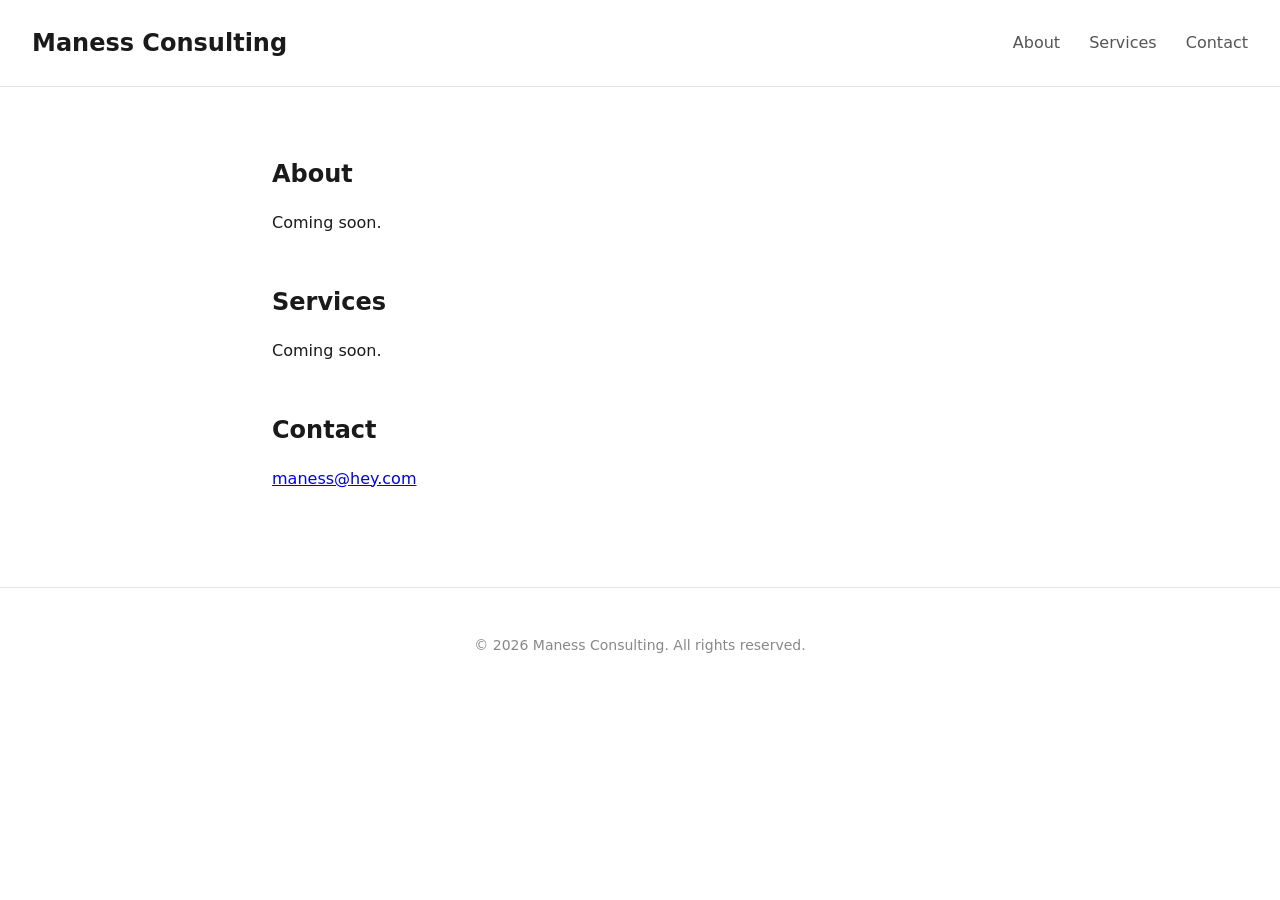
==== index.html @ 61093673 "Initial commit: basic static website scaffold Co-Authored-By: Claude Sonnet 4.6 <noreply@anthropic.c" ====
<!DOCTYPE html>
<html lang="en">
<head>
  <meta charset="UTF-8">
  <meta name="viewport" content="width=device-width, initial-scale=1.0">
  <title>Maness Consulting</title>
  <link rel="stylesheet" href="style.css">
</head>
<body>
  <header>
    <h1>Maness Consulting</h1>
    <nav>
      <a href="#about">About</a>
      <a href="#services">Services</a>
      <a href="#contact">Contact</a>
    </nav>
  </header>

  <main>
    <section id="about">
      <h2>About</h2>
      <p>Coming soon.</p>
    </section>

    <section id="services">
      <h2>Services</h2>
      <p>Coming soon.</p>
    </section>

    <section id="contact">
      <h2>Contact</h2>
      <p><a href="mailto:maness@hey.com">maness@hey.com</a></p>
    </section>
  </main>

  <footer>
    <p>&copy; 2026 Maness Consulting. All rights reserved.</p>
  </footer>
</body>
</html>
---- style.css ----
*, *::before, *::after {
  box-sizing: border-box;
}

body {
  margin: 0;
  font-family: system-ui, -apple-system, sans-serif;
  color: #1a1a1a;
  line-height: 1.6;
}

header {
  padding: 1.5rem 2rem;
  border-bottom: 1px solid #e5e5e5;
  display: flex;
  align-items: center;
  justify-content: space-between;
}

header h1 {
  margin: 0;
  font-size: 1.5rem;
}

nav a {
  margin-left: 1.5rem;
  text-decoration: none;
  color: #555;
}

nav a:hover {
  color: #000;
}

main {
  max-width: 800px;
  margin: 0 auto;
  padding: 3rem 2rem;
}

section {
  margin-bottom: 3rem;
}

h2 {
  font-size: 1.5rem;
  margin-bottom: 0.75rem;
}

footer {
  text-align: center;
  padding: 2rem;
  border-top: 1px solid #e5e5e5;
  color: #888;
  font-size: 0.875rem;
}
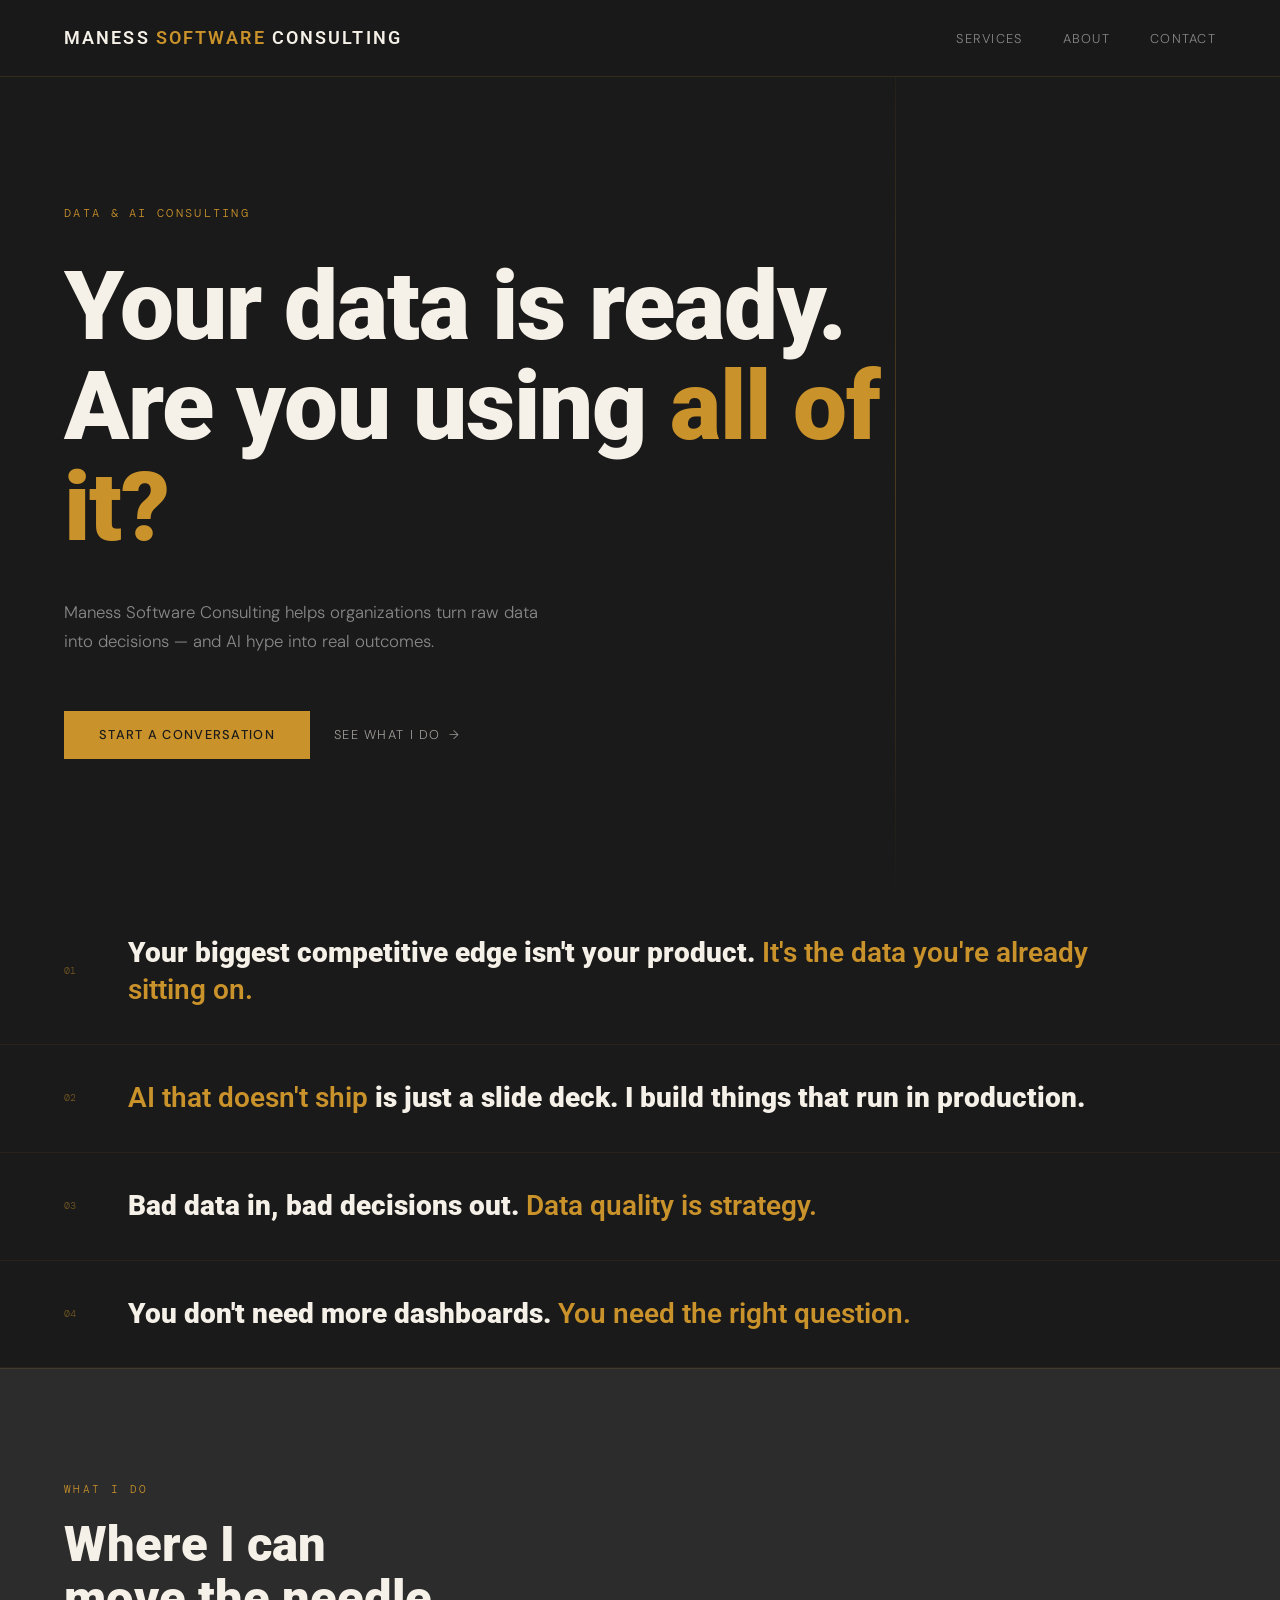
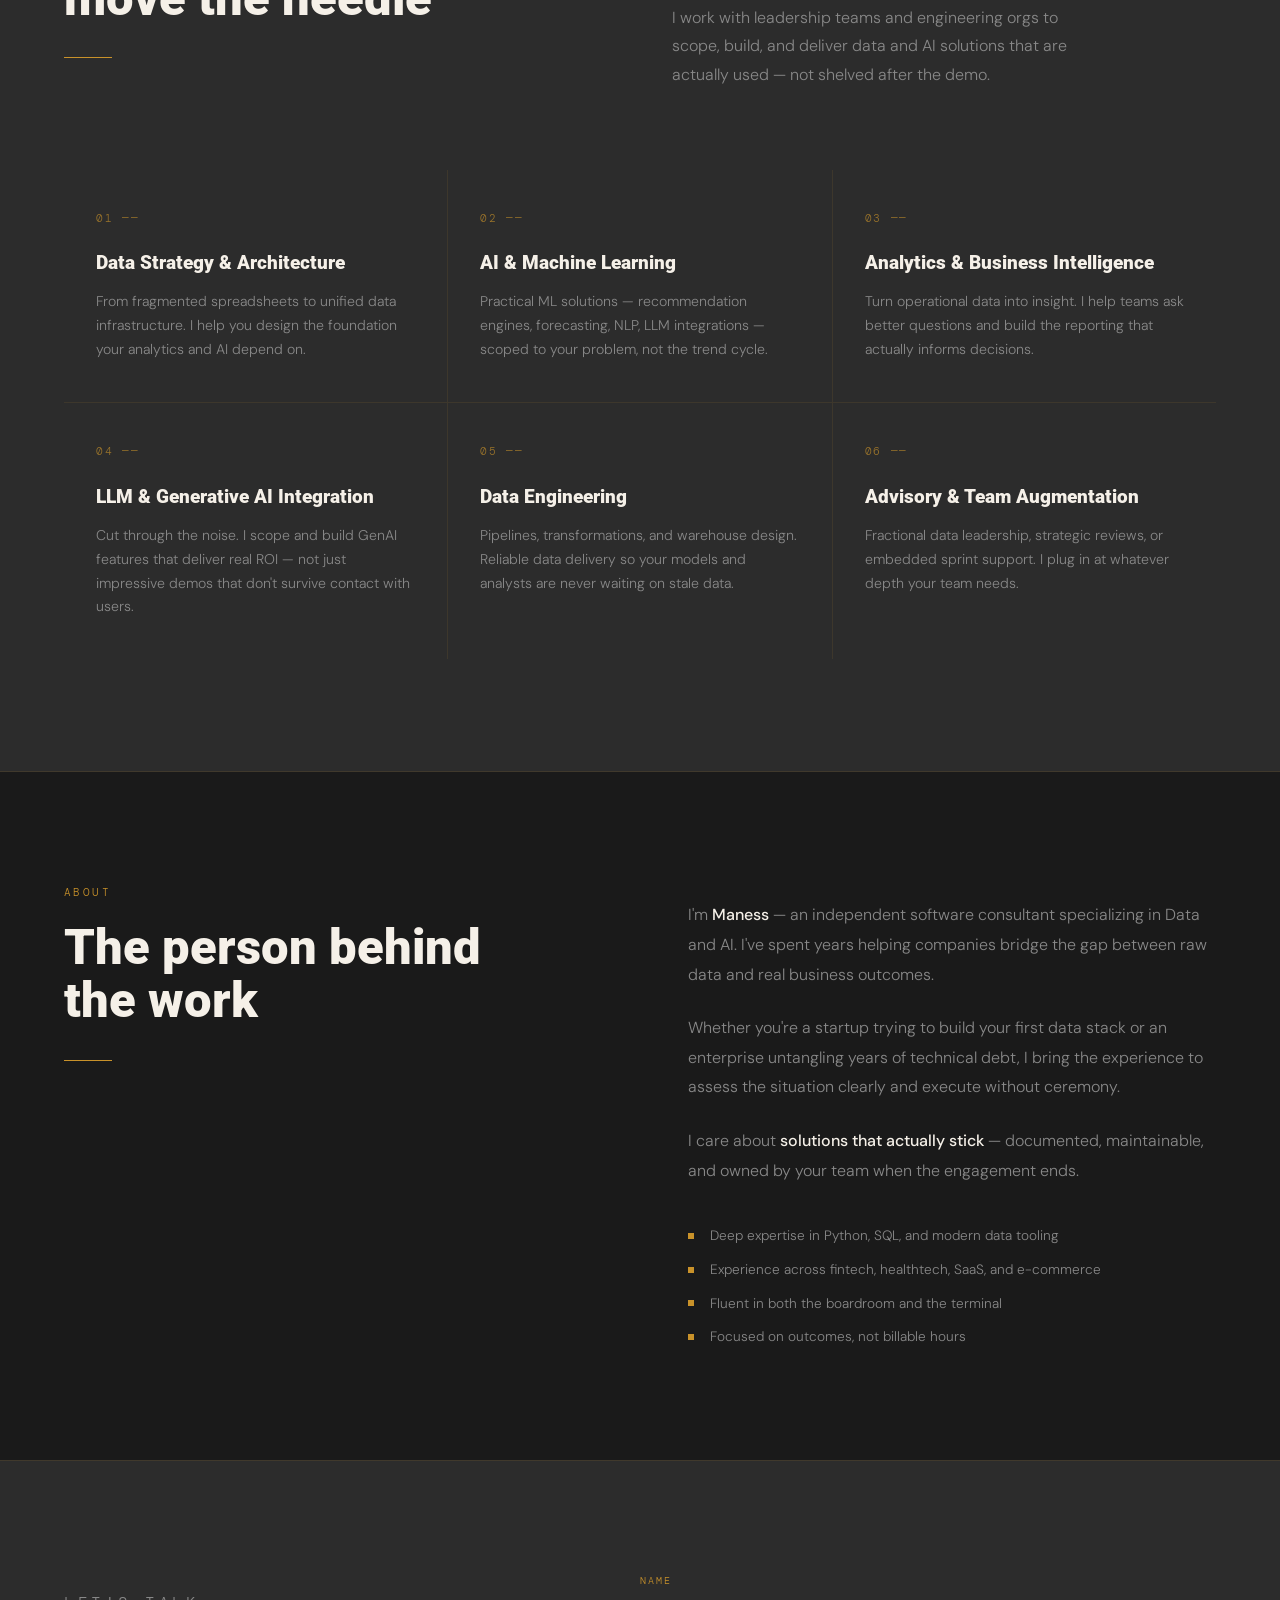
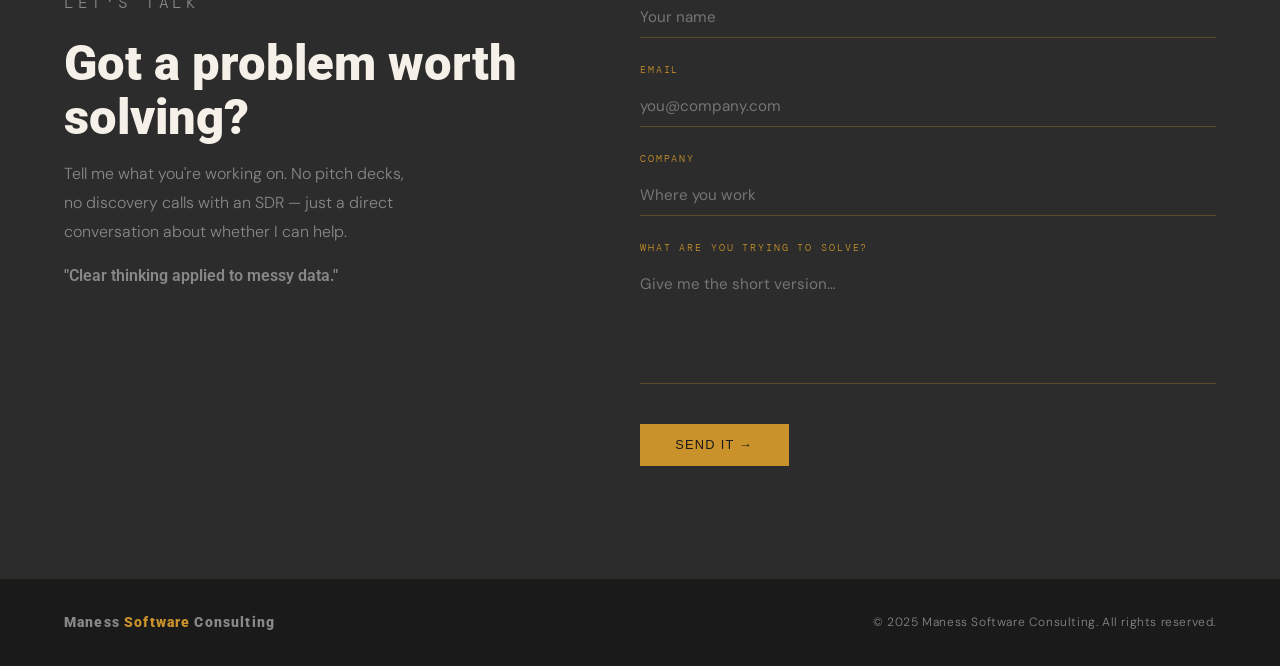
==== commit 30855b0f: "Replace placeholder with full consulting site design Co-Authored-By: Claude Sonnet 4.6 <noreply@anth" ====
--- a/index.html
+++ b/index.html
@@ -1,40 +1,732 @@
 <!DOCTYPE html>
 <html lang="en">
 <head>
-  <meta charset="UTF-8">
-  <meta name="viewport" content="width=device-width, initial-scale=1.0">
-  <title>Maness Consulting</title>
-  <link rel="stylesheet" href="style.css">
+  <meta charset="UTF-8" />
+  <meta name="viewport" content="width=device-width, initial-scale=1.0" />
+  <title>Maness Software Consulting</title>
+  <link rel="preconnect" href="https://fonts.googleapis.com" />
+  <link rel="preconnect" href="https://fonts.gstatic.com" crossorigin />
+  <link href="https://fonts.googleapis.com/css2?family=Roboto:wght@400;700;900&family=DM+Sans:wght@300;400;500&family=DM+Mono:wght@400&display=swap" rel="stylesheet" />
+
+  <style>
+    :root {
+      --charcoal: #1a1a1a;
+      --charcoal-mid: #2c2c2c;
+      --charcoal-light: #3e3e3e;
+      --gold: #c9922a;
+      --gold-bright: #e0a83a;
+      --cream: #f5f0e8;
+      --text-muted: #888;
+    }
+
+    *, *::before, *::after {
+      box-sizing: border-box;
+      margin: 0;
+      padding: 0;
+    }
+
+    html {
+      scroll-behavior: smooth;
+    }
+
+    body {
+      background: var(--charcoal);
+      color: var(--cream);
+      font-family: 'DM Sans', sans-serif;
+      font-weight: 300;
+      line-height: 1.6;
+      overflow-x: hidden;
+    }
+
+    /* ─── NAV ─── */
+    nav {
+      position: fixed;
+      top: 0;
+      width: 100%;
+      z-index: 100;
+      display: flex;
+      justify-content: space-between;
+      align-items: center;
+      padding: 1.5rem 4rem;
+      background: rgba(26,26,26,0.92);
+      backdrop-filter: blur(12px);
+      border-bottom: 1px solid rgba(201,146,42,0.15);
+    }
+
+    .nav-logo {
+      font-family: 'Roboto', sans-serif;
+      font-size: 1.1rem;
+      font-weight: 600;
+      letter-spacing: 0.12em;
+      text-transform: uppercase;
+      color: var(--cream);
+    }
+
+    .nav-logo span {
+      color: var(--gold);
+    }
+
+    .nav-links {
+      display: flex;
+      gap: 2.5rem;
+      list-style: none;
+    }
+
+    .nav-links a {
+      color: var(--text-muted);
+      text-decoration: none;
+      font-size: 0.8rem;
+      letter-spacing: 0.1em;
+      text-transform: uppercase;
+      transition: color 0.25s;
+    }
+
+    .nav-links a:hover {
+      color: var(--gold-bright);
+    }
+
+    /* ─── HERO ─── */
+    #hero {
+      min-height: 100vh;
+      display: flex;
+      flex-direction: column;
+      justify-content: center;
+      padding: 8rem 4rem 4rem;
+      position: relative;
+      overflow: hidden;
+    }
+
+    .hero-bg-line {
+      position: absolute;
+      top: 0; right: 0;
+      width: 1px;
+      height: 100%;
+      background: linear-gradient(to bottom, transparent, var(--gold), transparent);
+      opacity: 0.3;
+      right: 30%;
+    }
+
+    .hero-eyebrow {
+      font-family: 'DM Mono', monospace;
+      font-size: 0.72rem;
+      letter-spacing: 0.2em;
+      color: var(--gold);
+      text-transform: uppercase;
+      margin-bottom: 2rem;
+      opacity: 0;
+      animation: fadeUp 0.8s 0.2s forwards;
+    }
+
+    .hero-heading {
+      font-family: 'Roboto', sans-serif;
+      font-size: clamp(3rem, 7.5vw, 7.5rem);
+      font-weight: 900;
+      line-height: 1.05;
+      letter-spacing: -0.01em;
+      max-width: 820px;
+      opacity: 0;
+      animation: fadeUp 0.9s 0.4s forwards;
+    }
+
+    .hero-heading em {
+      font-style: normal;
+      color: var(--gold);
+    }
+
+    .hero-sub {
+      margin-top: 2.5rem;
+      font-size: 1.05rem;
+      color: var(--text-muted);
+      max-width: 480px;
+      line-height: 1.7;
+      opacity: 0;
+      animation: fadeUp 0.9s 0.65s forwards;
+    }
+
+    .hero-cta {
+      margin-top: 3.5rem;
+      display: flex;
+      gap: 1.5rem;
+      align-items: center;
+      opacity: 0;
+      animation: fadeUp 0.9s 0.85s forwards;
+    }
+
+    .btn-primary {
+      display: inline-block;
+      padding: 0.85rem 2.2rem;
+      background: var(--gold);
+      color: var(--charcoal);
+      text-decoration: none;
+      font-size: 0.8rem;
+      font-weight: 500;
+      letter-spacing: 0.1em;
+      text-transform: uppercase;
+      transition: background 0.25s, transform 0.2s;
+    }
+
+    .btn-primary:hover {
+      background: var(--gold-bright);
+      transform: translateY(-1px);
+    }
+
+    .btn-ghost {
+      font-size: 0.8rem;
+      letter-spacing: 0.1em;
+      text-transform: uppercase;
+      color: var(--cream);
+      text-decoration: none;
+      opacity: 0.6;
+      transition: opacity 0.25s;
+      display: flex;
+      align-items: center;
+      gap: 0.5rem;
+    }
+
+    .btn-ghost:hover { opacity: 1; }
+    .btn-ghost::after { content: '→'; }
+
+    /* ─── SECTION SHARED ─── */
+    section {
+      padding: 7rem 4rem;
+    }
+
+    .section-label {
+      font-family: 'DM Mono', monospace;
+      font-size: 0.68rem;
+      letter-spacing: 0.22em;
+      color: var(--gold);
+      text-transform: uppercase;
+      margin-bottom: 1.2rem;
+    }
+
+    .section-heading {
+      font-family: 'Roboto', sans-serif;
+      font-size: clamp(2rem, 3.8vw, 3.4rem);
+      font-weight: 900;
+      line-height: 1.1;
+      margin-bottom: 1rem;
+    }
+
+    .divider {
+      width: 48px;
+      height: 1px;
+      background: var(--gold);
+      margin: 2rem 0;
+    }
+
+    /* ─── SERVICES ─── */
+    #services {
+      background: var(--charcoal-mid);
+      border-top: 1px solid rgba(201,146,42,0.12);
+      border-bottom: 1px solid rgba(201,146,42,0.12);
+    }
+
+    .services-intro {
+      display: grid;
+      grid-template-columns: 1fr 1fr;
+      gap: 4rem;
+      margin-bottom: 5rem;
+      align-items: end;
+    }
+
+    .services-desc {
+      color: var(--text-muted);
+      font-size: 1rem;
+      max-width: 400px;
+      line-height: 1.8;
+      align-self: end;
+    }
+
+    .services-grid {
+      display: grid;
+      grid-template-columns: repeat(3, 1fr);
+      gap: 1px;
+      background: rgba(201,146,42,0.1);
+    }
+
+    .service-card {
+      background: var(--charcoal-mid);
+      padding: 2.5rem 2rem;
+      position: relative;
+      transition: background 0.3s;
+      cursor: default;
+    }
+
+    .service-card:hover {
+      background: var(--charcoal-light);
+    }
+
+    .service-card:hover .service-number {
+      color: var(--gold-bright);
+    }
+
+    .service-number {
+      font-family: 'DM Mono', monospace;
+      font-size: 0.68rem;
+      color: var(--gold);
+      opacity: 0.7;
+      letter-spacing: 0.15em;
+      margin-bottom: 1.5rem;
+      transition: color 0.3s;
+    }
+
+    .service-title {
+      font-family: 'Roboto', sans-serif;
+      font-size: 1.2rem;
+      font-weight: 900;
+      margin-bottom: 1rem;
+      line-height: 1.2;
+    }
+
+    .service-blurb {
+      font-size: 0.88rem;
+      color: var(--text-muted);
+      line-height: 1.7;
+    }
+
+    .service-accent {
+      position: absolute;
+      bottom: 0; left: 0;
+      width: 0;
+      height: 2px;
+      background: var(--gold);
+      transition: width 0.4s ease;
+    }
+
+    .service-card:hover .service-accent {
+      width: 100%;
+    }
+
+    /* ─── STATEMENTS ─── */
+    #statements {
+      display: flex;
+      flex-direction: column;
+      gap: 0;
+      padding: 0;
+    }
+
+    .statement-row {
+      padding: 2.2rem 4rem;
+      border-bottom: 1px solid rgba(201,146,42,0.08);
+      display: flex;
+      align-items: center;
+      gap: 2rem;
+      transition: background 0.2s;
+    }
+
+    .statement-row:hover {
+      background: rgba(201,146,42,0.04);
+    }
+
+    .statement-row:hover .stmt-arrow {
+      opacity: 1;
+      transform: translateX(4px);
+    }
+
+    .stmt-index {
+      font-family: 'DM Mono', monospace;
+      font-size: 0.65rem;
+      color: var(--gold);
+      opacity: 0.5;
+      min-width: 2rem;
+    }
+
+    .stmt-text {
+      font-family: 'Roboto', sans-serif;
+      font-size: clamp(1.15rem, 2.2vw, 1.8rem);
+      font-weight: 900;
+      line-height: 1.3;
+      flex: 1;
+    }
+
+    .stmt-text strong {
+      font-weight: 600;
+      color: var(--gold);
+    }
+
+    .stmt-arrow {
+      color: var(--gold);
+      opacity: 0;
+      transition: opacity 0.2s, transform 0.2s;
+      font-size: 1.2rem;
+    }
+
+    /* ─── ABOUT ─── */
+    #about {
+      display: grid;
+      grid-template-columns: 1fr 1fr;
+      gap: 6rem;
+      align-items: start;
+    }
+
+    .about-left .section-heading {
+      max-width: 440px;
+    }
+
+    .about-right {
+      padding-top: 1rem;
+    }
+
+    .about-right p {
+      color: var(--text-muted);
+      font-size: 1rem;
+      line-height: 1.85;
+      margin-bottom: 1.5rem;
+    }
+
+    .about-right p strong {
+      color: var(--cream);
+      font-weight: 500;
+    }
+
+    .credentials {
+      margin-top: 2.5rem;
+      display: flex;
+      flex-direction: column;
+      gap: 0.75rem;
+    }
+
+    .credential {
+      display: flex;
+      align-items: center;
+      gap: 1rem;
+      font-size: 0.85rem;
+      color: var(--text-muted);
+    }
+
+    .credential::before {
+      content: '';
+      display: inline-block;
+      width: 6px;
+      height: 6px;
+      background: var(--gold);
+      flex-shrink: 0;
+    }
+
+    /* ─── CONTACT ─── */
+    #contact {
+      background: var(--charcoal-mid);
+      border-top: 1px solid rgba(201,146,42,0.12);
+    }
+
+    .contact-inner {
+      display: grid;
+      grid-template-columns: 1fr 1.2fr;
+      gap: 6rem;
+      align-items: start;
+    }
+
+    .contact-left p {
+      color: var(--text-muted);
+      font-size: 1rem;
+      line-height: 1.8;
+      max-width: 340px;
+      margin-top: 1rem;
+    }
+
+    .contact-tagline {
+      margin-top: 3rem;
+      font-family: 'Roboto', sans-serif;
+      font-size: 1.3rem;
+      font-style: normal;
+      font-weight: 600;
+      color: var(--gold);
+      line-height: 1.4;
+    }
+
+    .form-group {
+      margin-bottom: 1.5rem;
+    }
+
+    label {
+      display: block;
+      font-family: 'DM Mono', monospace;
+      font-size: 0.65rem;
+      letter-spacing: 0.18em;
+      color: var(--gold);
+      text-transform: uppercase;
+      margin-bottom: 0.5rem;
+    }
+
+    input, textarea {
+      width: 100%;
+      background: transparent;
+      border: none;
+      border-bottom: 1px solid rgba(201,146,42,0.3);
+      color: var(--cream);
+      font-family: 'DM Sans', sans-serif;
+      font-size: 0.95rem;
+      padding: 0.6rem 0;
+      outline: none;
+      transition: border-color 0.25s;
+    }
+
+    input:focus, textarea:focus {
+      border-bottom-color: var(--gold-bright);
+    }
+
+    textarea {
+      resize: none;
+      height: 120px;
+    }
+
+    .form-submit {
+      margin-top: 2rem;
+      display: flex;
+      align-items: center;
+      gap: 1.5rem;
+    }
+
+    /* ─── FOOTER ─── */
+    footer {
+      padding: 2rem 4rem;
+      display: flex;
+      justify-content: space-between;
+      align-items: center;
+      border-top: 1px solid rgba(201,146,42,0.12);
+    }
+
+    footer p {
+      font-size: 0.75rem;
+      color: var(--text-muted);
+      letter-spacing: 0.05em;
+    }
+
+    footer .footer-logo {
+      font-family: 'Roboto', sans-serif;
+      font-size: 0.9rem;
+      font-weight: 900;
+      letter-spacing: 0.08em;
+    }
+
+    footer .footer-logo span { color: var(--gold); }
+
+    /* ─── ANIMATIONS ─── */
+    @keyframes fadeUp {
+      from { opacity: 0; transform: translateY(20px); }
+      to   { opacity: 1; transform: translateY(0); }
+    }
+
+    /* ─── RESPONSIVE ─── */
+    @media (max-width: 900px) {
+      nav { padding: 1.2rem 1.5rem; }
+      #hero, section { padding-left: 1.5rem; padding-right: 1.5rem; }
+      .services-intro { grid-template-columns: 1fr; gap: 1.5rem; }
+      .services-grid { grid-template-columns: 1fr; }
+      #about { grid-template-columns: 1fr; gap: 2.5rem; }
+      .contact-inner { grid-template-columns: 1fr; gap: 2.5rem; }
+      .statement-row { padding-left: 1.5rem; padding-right: 1.5rem; }
+      footer { flex-direction: column; gap: 0.5rem; text-align: center; }
+    }
+  </style>
 </head>
 <body>
-  <header>
-    <h1>Maness Consulting</h1>
-    <nav>
-      <a href="#about">About</a>
-      <a href="#services">Services</a>
-      <a href="#contact">Contact</a>
-    </nav>
-  </header>
-
-  <main>
-    <section id="about">
-      <h2>About</h2>
-      <p>Coming soon.</p>
-    </section>
-
-    <section id="services">
-      <h2>Services</h2>
-      <p>Coming soon.</p>
-    </section>
-
-    <section id="contact">
-      <h2>Contact</h2>
-      <p><a href="mailto:maness@hey.com">maness@hey.com</a></p>
-    </section>
-  </main>
-
-  <footer>
-    <p>&copy; 2026 Maness Consulting. All rights reserved.</p>
-  </footer>
+
+<!-- NAV -->
+<nav>
+  <div class="nav-logo">Maness <span>Software</span> Consulting</div>
+  <ul class="nav-links">
+    <li><a href="#services">Services</a></li>
+    <li><a href="#about">About</a></li>
+    <li><a href="#contact">Contact</a></li>
+  </ul>
+</nav>
+
+<!-- HERO -->
+<section id="hero">
+  <div class="hero-bg-line"></div>
+  <p class="hero-eyebrow">Data &amp; AI Consulting</p>
+  <h1 class="hero-heading">
+    Your data is ready.<br>
+    Are you using <em>all of it?</em>
+  </h1>
+  <p class="hero-sub">
+    Maness Software Consulting helps organizations turn raw data into decisions — and AI hype into real outcomes.
+  </p>
+  <div class="hero-cta">
+    <a href="#contact" class="btn-primary">Start a Conversation</a>
+    <a href="#services" class="btn-ghost">See What I Do</a>
+  </div>
+</section>
+
+<!-- STATEMENTS STRIP -->
+<div id="statements">
+  <div class="statement-row">
+    <span class="stmt-index">01</span>
+    <p class="stmt-text">Your biggest competitive edge isn't your product. <strong>It's the data you're already sitting on.</strong></p>
+    <span class="stmt-arrow">→</span>
+  </div>
+  <div class="statement-row">
+    <span class="stmt-index">02</span>
+    <p class="stmt-text"><strong>AI that doesn't ship</strong> is just a slide deck. I build things that run in production.</p>
+    <span class="stmt-arrow">→</span>
+  </div>
+  <div class="statement-row">
+    <span class="stmt-index">03</span>
+    <p class="stmt-text">Bad data in, bad decisions out. <strong>Data quality is strategy.</strong></p>
+    <span class="stmt-arrow">→</span>
+  </div>
+  <div class="statement-row">
+    <span class="stmt-index">04</span>
+    <p class="stmt-text">You don't need more dashboards. <strong>You need the right question.</strong></p>
+    <span class="stmt-arrow">→</span>
+  </div>
+</div>
+
+<!-- SERVICES -->
+<section id="services">
+  <div class="services-intro">
+    <div>
+      <p class="section-label">What I Do</p>
+      <h2 class="section-heading">Where I can<br>move the needle</h2>
+      <div class="divider"></div>
+    </div>
+    <p class="services-desc">
+      I work with leadership teams and engineering orgs to scope, build, and deliver data and AI solutions that are actually used — not shelved after the demo.
+    </p>
+  </div>
+
+  <div class="services-grid">
+    <div class="service-card">
+      <p class="service-number">01 ——</p>
+      <h3 class="service-title">Data Strategy &amp; Architecture</h3>
+      <p class="service-blurb">From fragmented spreadsheets to unified data infrastructure. I help you design the foundation your analytics and AI depend on.</p>
+      <div class="service-accent"></div>
+    </div>
+    <div class="service-card">
+      <p class="service-number">02 ——</p>
+      <h3 class="service-title">AI &amp; Machine Learning</h3>
+      <p class="service-blurb">Practical ML solutions — recommendation engines, forecasting, NLP, LLM integrations — scoped to your problem, not the trend cycle.</p>
+      <div class="service-accent"></div>
+    </div>
+    <div class="service-card">
+      <p class="service-number">03 ——</p>
+      <h3 class="service-title">Analytics &amp; Business Intelligence</h3>
+      <p class="service-blurb">Turn operational data into insight. I help teams ask better questions and build the reporting that actually informs decisions.</p>
+      <div class="service-accent"></div>
+    </div>
+    <div class="service-card">
+      <p class="service-number">04 ——</p>
+      <h3 class="service-title">LLM &amp; Generative AI Integration</h3>
+      <p class="service-blurb">Cut through the noise. I scope and build GenAI features that deliver real ROI — not just impressive demos that don't survive contact with users.</p>
+      <div class="service-accent"></div>
+    </div>
+    <div class="service-card">
+      <p class="service-number">05 ——</p>
+      <h3 class="service-title">Data Engineering</h3>
+      <p class="service-blurb">Pipelines, transformations, and warehouse design. Reliable data delivery so your models and analysts are never waiting on stale data.</p>
+      <div class="service-accent"></div>
+    </div>
+    <div class="service-card">
+      <p class="service-number">06 ——</p>
+      <h3 class="service-title">Advisory &amp; Team Augmentation</h3>
+      <p class="service-blurb">Fractional data leadership, strategic reviews, or embedded sprint support. I plug in at whatever depth your team needs.</p>
+      <div class="service-accent"></div>
+    </div>
+  </div>
+</section>
+
+<!-- ABOUT -->
+<section id="about">
+  <div class="about-left">
+    <p class="section-label">About</p>
+    <h2 class="section-heading">The person behind the work</h2>
+    <div class="divider"></div>
+  </div>
+  <div class="about-right">
+    <p>
+      I'm <strong>Maness</strong> — an independent software consultant specializing in Data and AI. I've spent years helping companies bridge the gap between raw data and real business outcomes.
+    </p>
+    <p>
+      Whether you're a startup trying to build your first data stack or an enterprise untangling years of technical debt, I bring the experience to assess the situation clearly and execute without ceremony.
+    </p>
+    <p>
+      I care about <strong>solutions that actually stick</strong> — documented, maintainable, and owned by your team when the engagement ends.
+    </p>
+    <div class="credentials">
+      <div class="credential">Deep expertise in Python, SQL, and modern data tooling</div>
+      <div class="credential">Experience across fintech, healthtech, SaaS, and e-commerce</div>
+      <div class="credential">Fluent in both the boardroom and the terminal</div>
+      <div class="credential">Focused on outcomes, not billable hours</div>
+    </div>
+  </div>
+</section>
+
+<!-- CONTACT -->
+<section id="contact">
+  <div class="contact-inner">
+    <div class="contact-left">
+      <p class="section-label">Let's Talk</p>
+      <h2 class="section-heading">Got a problem worth solving?</h2>
+      <p>Tell me what you're working on. No pitch decks, no discovery calls with an SDR — just a direct conversation about whether I can help.</p>
+      <p class="contact-tagline">"Clear thinking applied to messy data."</p>
+    </div>
+    <div class="contact-right">
+      <form onsubmit="handleSubmit(event)">
+        <div class="form-group">
+          <label for="name">Name</label>
+          <input type="text" id="name" placeholder="Your name" required />
+        </div>
+        <div class="form-group">
+          <label for="email">Email</label>
+          <input type="email" id="email" placeholder="you@company.com" required />
+        </div>
+        <div class="form-group">
+          <label for="company">Company</label>
+          <input type="text" id="company" placeholder="Where you work" />
+        </div>
+        <div class="form-group">
+          <label for="message">What are you trying to solve?</label>
+          <textarea id="message" placeholder="Give me the short version…" required></textarea>
+        </div>
+        <div class="form-submit">
+          <button type="submit" class="btn-primary" style="border:none;cursor:pointer;">Send It →</button>
+        </div>
+      </form>
+      <p id="form-success" style="display:none;margin-top:1.5rem;color:var(--gold);font-family:'Syne',sans-serif;font-size:1.1rem;font-weight:600;">
+        Got it — I'll be in touch shortly.
+      </p>
+    </div>
+  </div>
+</section>
+
+<!-- FOOTER -->
+<footer>
+  <p class="footer-logo">Maness <span>Software</span> Consulting</p>
+  <p>© 2025 Maness Software Consulting. All rights reserved.</p>
+</footer>
+
+<script>
+  function handleSubmit(e) {
+    e.preventDefault();
+    document.querySelector('form').style.display = 'none';
+    document.getElementById('form-success').style.display = 'block';
+  }
+
+  // Subtle scroll fade-in for service cards and statement rows
+  const observer = new IntersectionObserver((entries) => {
+    entries.forEach(entry => {
+      if (entry.isIntersecting) {
+        entry.target.style.opacity = '1';
+        entry.target.style.transform = 'translateY(0)';
+      }
+    });
+  }, { threshold: 0.1 });
+
+  document.querySelectorAll('.service-card').forEach((el, i) => {
+    el.style.opacity = '0';
+    el.style.transform = 'translateY(16px)';
+    el.style.transition = `opacity 0.6s ${i * 0.08}s, transform 0.6s ${i * 0.08}s, background 0.3s`;
+    observer.observe(el);
+  });
+
+  document.querySelectorAll('.statement-row').forEach((el, i) => {
+    el.style.opacity = '0';
+    el.style.transform = 'translateX(-12px)';
+    el.style.transition = `opacity 0.5s ${i * 0.1}s, transform 0.5s ${i * 0.1}s, background 0.2s`;
+    observer.observe(el);
+  });
+</script>
 </body>
 </html>
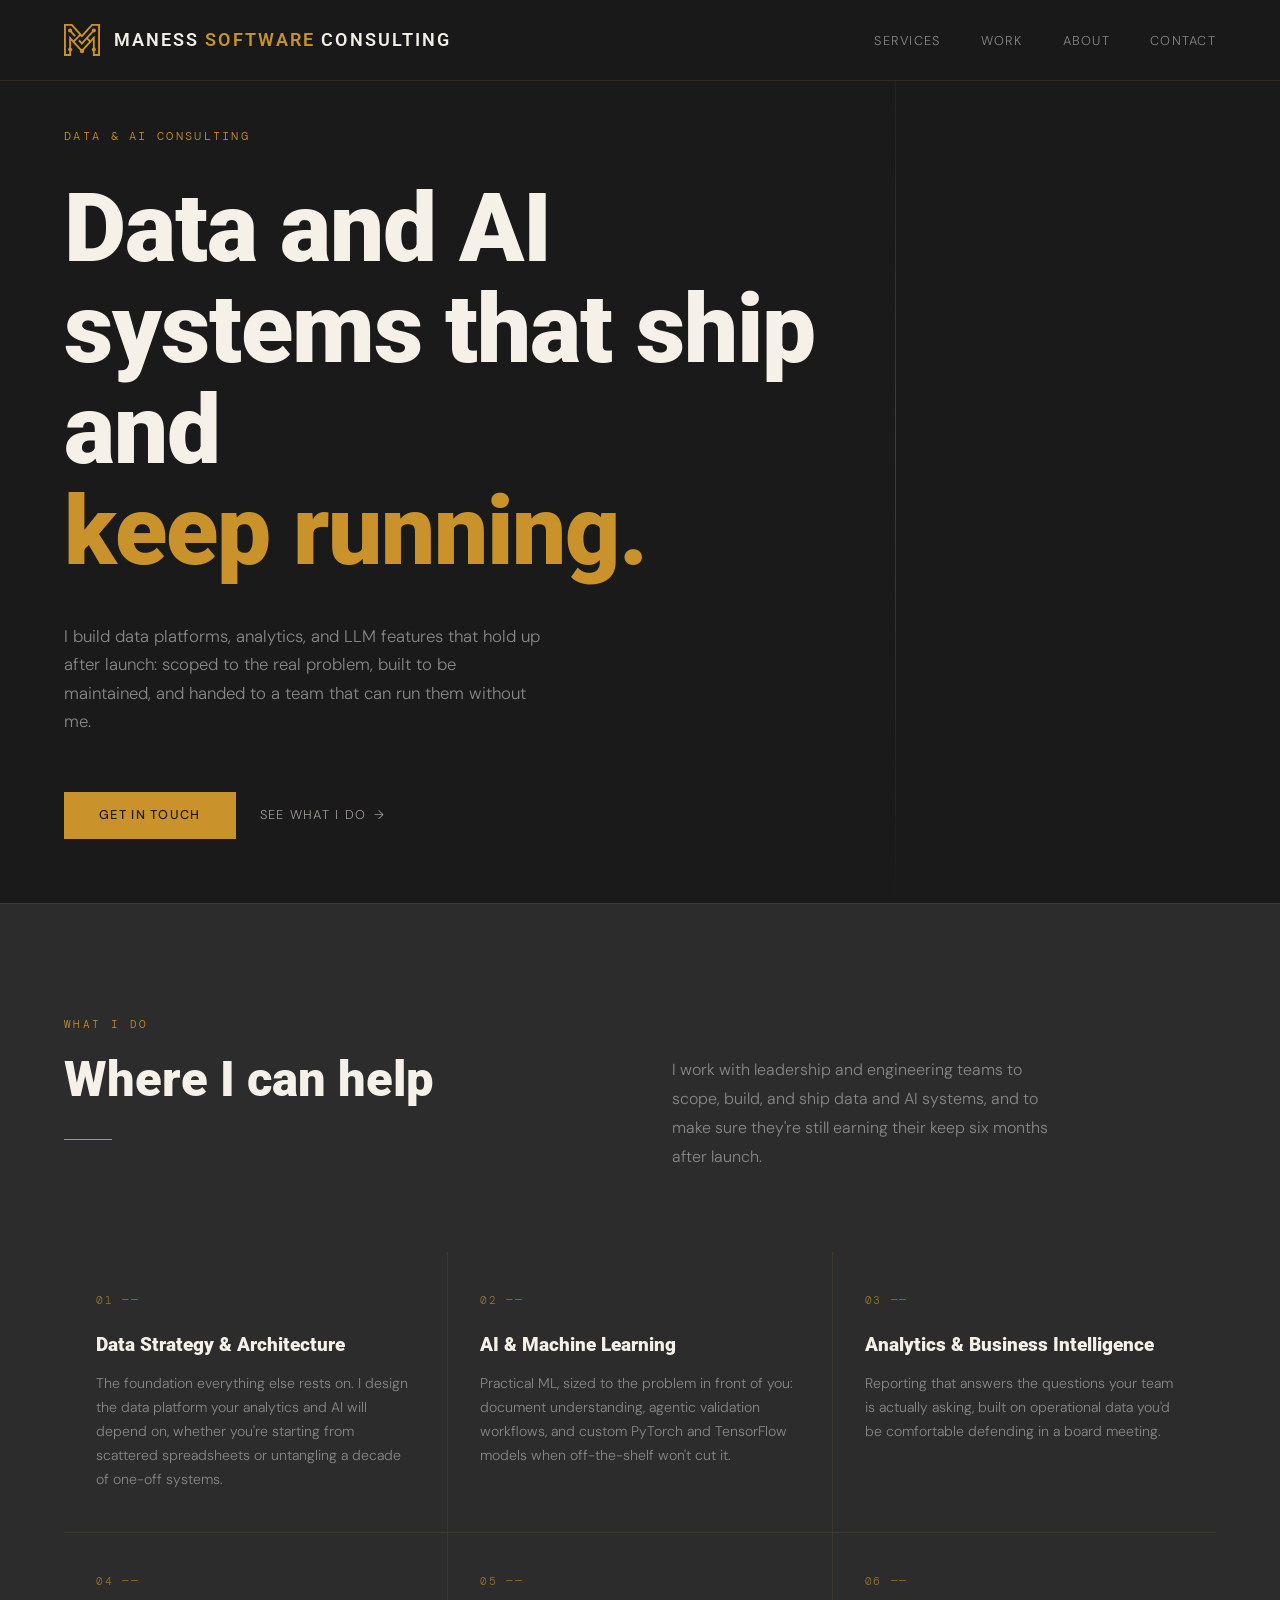
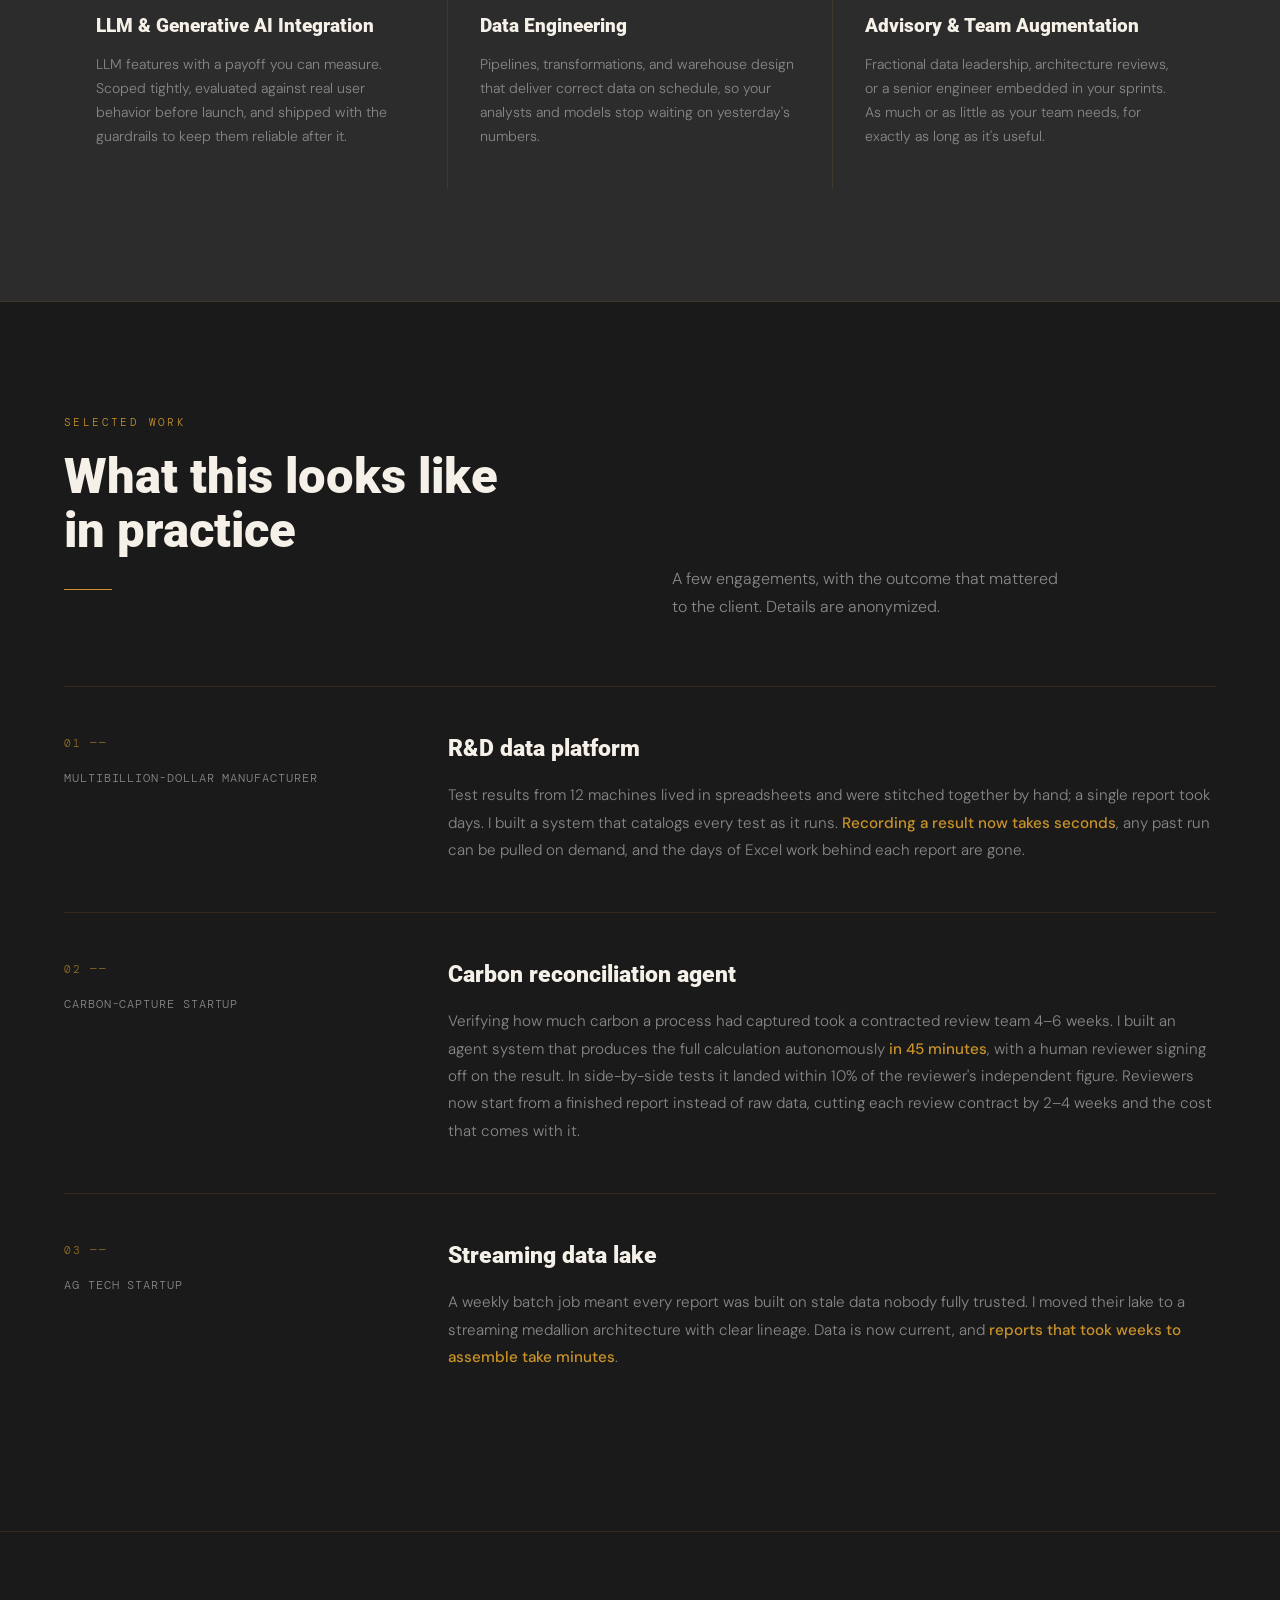
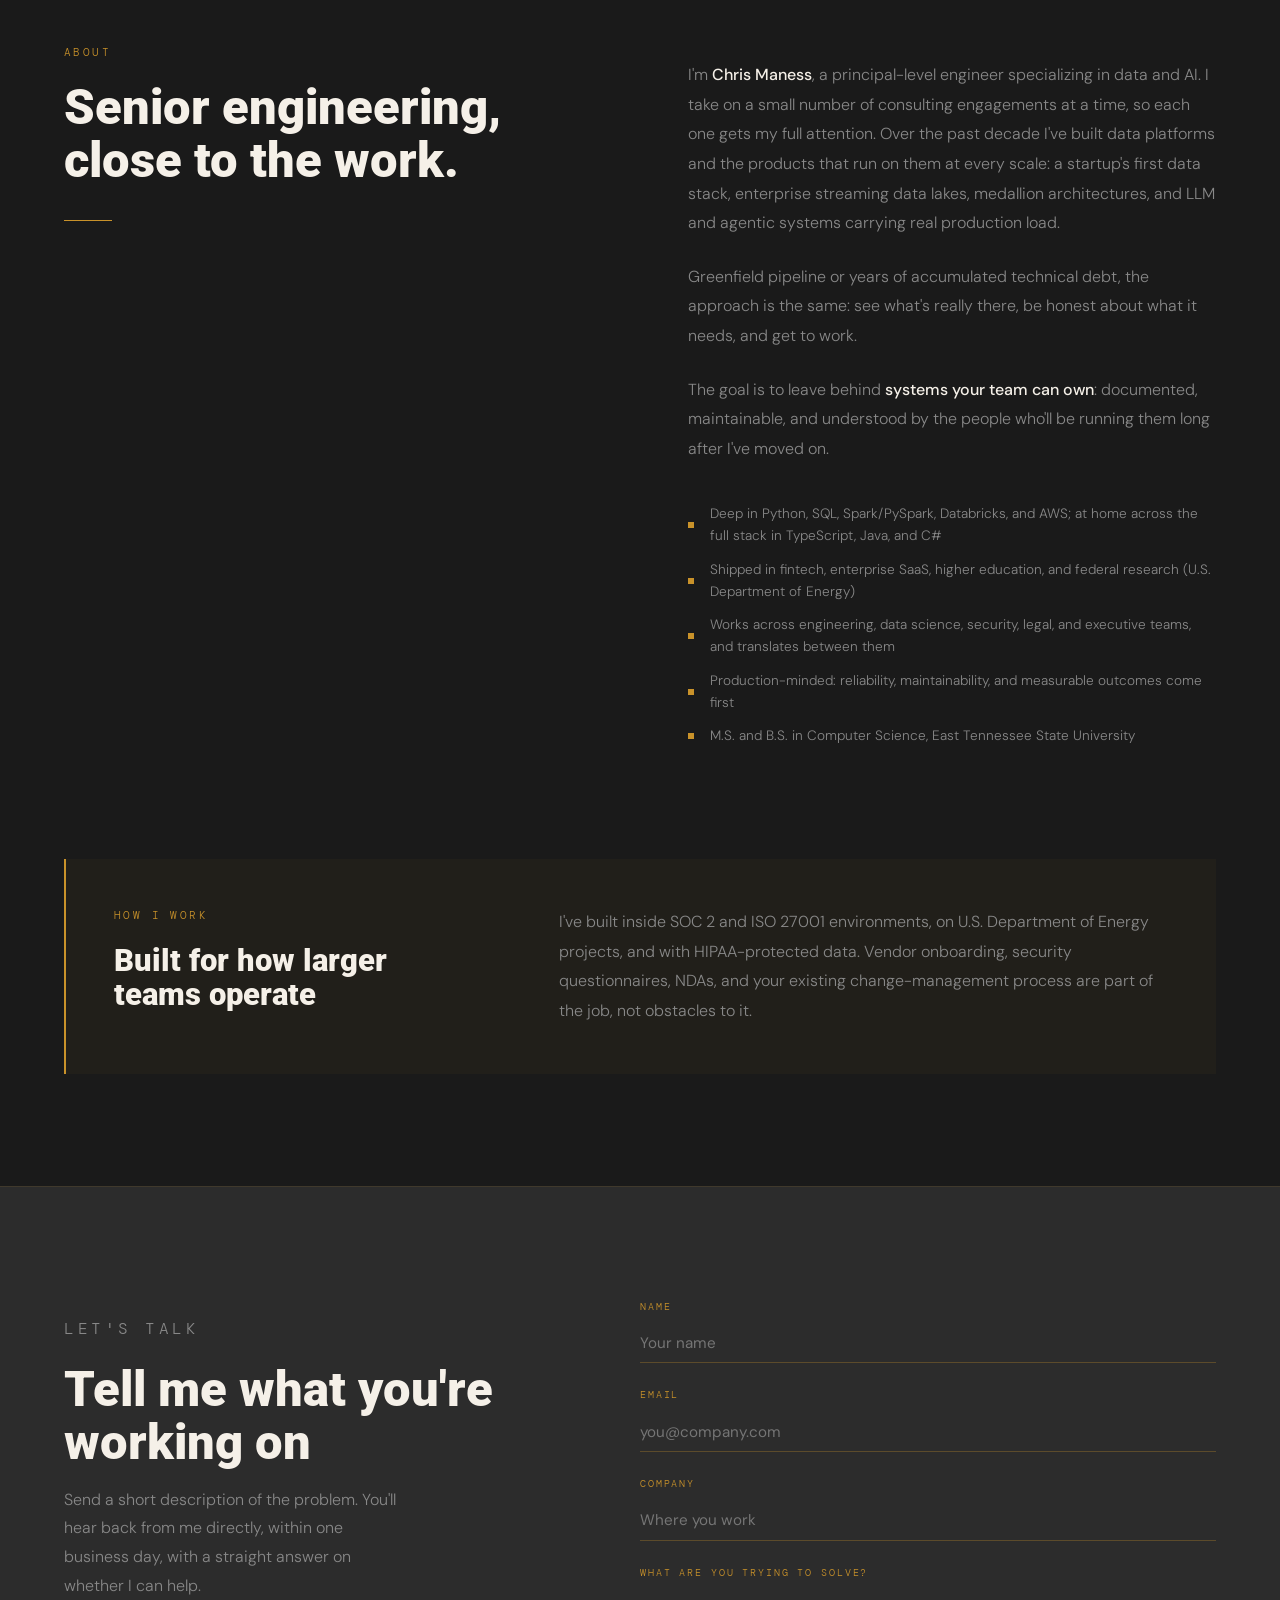
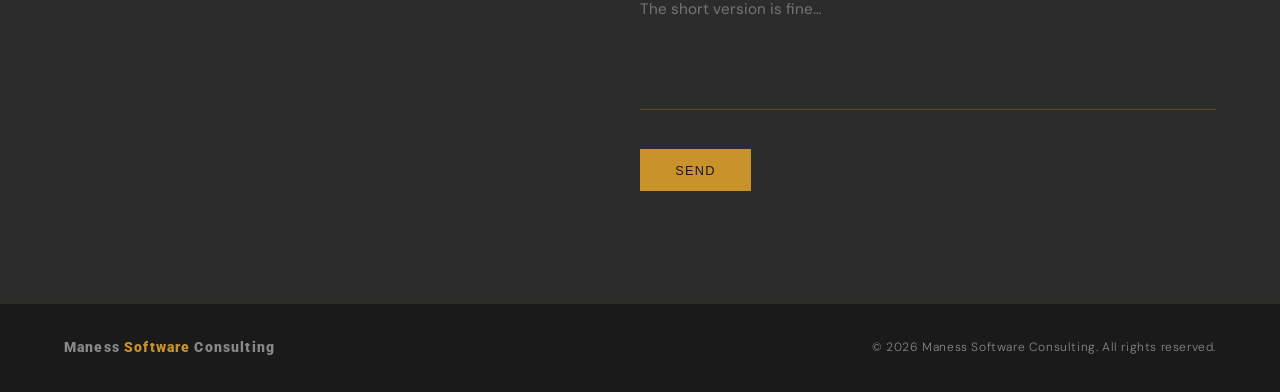
==== commit d33af367: "Add logo assets, work section, and ignore docs/ - Add SVG logos (default and gold) and use them in t" ====
--- a/index.html
+++ b/index.html
@@ -3,7 +3,7 @@
 <head>
   <meta charset="UTF-8" />
   <meta name="viewport" content="width=device-width, initial-scale=1.0" />
-  <title>Maness Software Consulting</title>
+  <title>Maness Software Consulting | Data &amp; AI Systems Built for Production</title>
   <link rel="preconnect" href="https://fonts.googleapis.com" />
   <link rel="preconnect" href="https://fonts.gstatic.com" crossorigin />
   <link href="https://fonts.googleapis.com/css2?family=Roboto:wght@400;700;900&family=DM+Sans:wght@300;400;500&family=DM+Mono:wght@400&display=swap" rel="stylesheet" />
@@ -54,15 +54,26 @@
     }
 
     .nav-logo {
+      display: flex;
+      align-items: center;
+      gap: 0.85rem;
       font-family: 'Roboto', sans-serif;
       font-size: 1.1rem;
       font-weight: 600;
       letter-spacing: 0.12em;
       text-transform: uppercase;
       color: var(--cream);
-    }
-
-    .nav-logo span {
+      text-decoration: none;
+    }
+
+    .nav-logo img {
+      height: 2rem;
+      width: auto;
+      display: block;
+      flex-shrink: 0;
+    }
+
+    .nav-logo-text span {
       color: var(--gold);
     }
 
@@ -502,6 +513,109 @@
 
     footer .footer-logo span { color: var(--gold); }
 
+    /* ─── WORK ─── */
+    #work {
+      border-bottom: 1px solid rgba(201,146,42,0.12);
+    }
+
+    .work-intro {
+      display: grid;
+      grid-template-columns: 1fr 1fr;
+      gap: 4rem;
+      margin-bottom: 4rem;
+      align-items: end;
+    }
+
+    .work-desc {
+      color: var(--text-muted);
+      font-size: 1rem;
+      max-width: 400px;
+      line-height: 1.8;
+      align-self: end;
+    }
+
+    .work-item {
+      display: grid;
+      grid-template-columns: 1fr 2.4fr;
+      gap: 4rem;
+      padding: 3rem 0;
+      border-top: 1px solid rgba(201,146,42,0.12);
+      transition: background 0.3s;
+    }
+
+    .work-item:hover {
+      background: rgba(201,146,42,0.03);
+    }
+
+    .work-number {
+      font-family: 'DM Mono', monospace;
+      font-size: 0.68rem;
+      color: var(--gold);
+      opacity: 0.7;
+      letter-spacing: 0.15em;
+      margin-bottom: 1rem;
+    }
+
+    .work-client {
+      font-family: 'DM Mono', monospace;
+      font-size: 0.72rem;
+      line-height: 1.7;
+      color: var(--text-muted);
+      text-transform: uppercase;
+      letter-spacing: 0.08em;
+    }
+
+    .work-title {
+      font-family: 'Roboto', sans-serif;
+      font-size: 1.45rem;
+      font-weight: 900;
+      line-height: 1.2;
+      margin-bottom: 1.2rem;
+    }
+
+    .work-text {
+      font-size: 0.95rem;
+      color: var(--text-muted);
+      line-height: 1.8;
+    }
+
+    .work-text strong {
+      color: var(--gold);
+      font-weight: 500;
+    }
+
+    /* ─── HOW I WORK ─── */
+    #how-i-work {
+      padding-top: 0;
+    }
+
+    .how-panel {
+      background: rgba(201,146,42,0.04);
+      border-left: 2px solid var(--gold);
+      padding: 3rem;
+      display: grid;
+      grid-template-columns: 1fr 1.6fr;
+      gap: 4rem;
+      align-items: start;
+    }
+
+    .how-panel .section-heading {
+      font-size: clamp(1.5rem, 2.4vw, 2.1rem);
+      margin-bottom: 0;
+      max-width: 320px;
+    }
+
+    .how-body {
+      color: var(--text-muted);
+      font-size: 1rem;
+      line-height: 1.85;
+    }
+
+    .how-body strong {
+      color: var(--cream);
+      font-weight: 500;
+    }
+
     /* ─── ANIMATIONS ─── */
     @keyframes fadeUp {
       from { opacity: 0; transform: translateY(20px); }
@@ -510,12 +624,25 @@
 
     /* ─── RESPONSIVE ─── */
     @media (max-width: 900px) {
-      nav { padding: 1.2rem 1.5rem; }
+      nav {
+        padding: 1rem 1.5rem;
+        flex-wrap: wrap;
+        justify-content: center;
+        gap: 0.6rem 0;
+      }
+      .nav-logo { font-size: 0.95rem; gap: 0.65rem; }
+      .nav-logo img { height: 1.6rem; }
+      .nav-links { gap: 1.5rem; }
+      .nav-links a { font-size: 0.72rem; }
+      #hero { padding-top: 10rem; }
       #hero, section { padding-left: 1.5rem; padding-right: 1.5rem; }
       .services-intro { grid-template-columns: 1fr; gap: 1.5rem; }
       .services-grid { grid-template-columns: 1fr; }
       #about { grid-template-columns: 1fr; gap: 2.5rem; }
       .contact-inner { grid-template-columns: 1fr; gap: 2.5rem; }
+      .work-intro { grid-template-columns: 1fr; gap: 1.5rem; }
+      .work-item { grid-template-columns: 1fr; gap: 1.5rem; padding: 2.5rem 0; }
+      .how-panel { grid-template-columns: 1fr; gap: 1.5rem; padding: 2rem 1.5rem; }
       .statement-row { padding-left: 1.5rem; padding-right: 1.5rem; }
       footer { flex-direction: column; gap: 0.5rem; text-align: center; }
     }
@@ -525,9 +652,13 @@
 
 <!-- NAV -->
 <nav>
-  <div class="nav-logo">Maness <span>Software</span> Consulting</div>
+  <a class="nav-logo" href="#hero" aria-label="Maness Software Consulting home">
+    <img src="maness_consulting_logo_gold.svg" alt="">
+    <span class="nav-logo-text">Maness <span>Software</span> Consulting</span>
+  </a>
   <ul class="nav-links">
     <li><a href="#services">Services</a></li>
+    <li><a href="#work">Work</a></li>
     <li><a href="#about">About</a></li>
     <li><a href="#contact">Contact</a></li>
   </ul>
@@ -538,52 +669,28 @@
   <div class="hero-bg-line"></div>
   <p class="hero-eyebrow">Data &amp; AI Consulting</p>
   <h1 class="hero-heading">
-    Your data is ready.<br>
-    Are you using <em>all of it?</em>
+    Data and AI systems that ship and<br>
+    <em>keep running.</em>
   </h1>
   <p class="hero-sub">
-    Maness Software Consulting helps organizations turn raw data into decisions — and AI hype into real outcomes.
+    I build data platforms, analytics, and LLM features that hold up after launch: scoped to the real problem, built to be maintained, and handed to a team that can run them without me.
   </p>
   <div class="hero-cta">
-    <a href="#contact" class="btn-primary">Start a Conversation</a>
-    <a href="#services" class="btn-ghost">See What I Do</a>
+    <a href="#contact" class="btn-primary">Get in touch</a>
+    <a href="#services" class="btn-ghost">See what I do</a>
   </div>
 </section>
-
-<!-- STATEMENTS STRIP -->
-<div id="statements">
-  <div class="statement-row">
-    <span class="stmt-index">01</span>
-    <p class="stmt-text">Your biggest competitive edge isn't your product. <strong>It's the data you're already sitting on.</strong></p>
-    <span class="stmt-arrow">→</span>
-  </div>
-  <div class="statement-row">
-    <span class="stmt-index">02</span>
-    <p class="stmt-text"><strong>AI that doesn't ship</strong> is just a slide deck. I build things that run in production.</p>
-    <span class="stmt-arrow">→</span>
-  </div>
-  <div class="statement-row">
-    <span class="stmt-index">03</span>
-    <p class="stmt-text">Bad data in, bad decisions out. <strong>Data quality is strategy.</strong></p>
-    <span class="stmt-arrow">→</span>
-  </div>
-  <div class="statement-row">
-    <span class="stmt-index">04</span>
-    <p class="stmt-text">You don't need more dashboards. <strong>You need the right question.</strong></p>
-    <span class="stmt-arrow">→</span>
-  </div>
-</div>
 
 <!-- SERVICES -->
 <section id="services">
   <div class="services-intro">
     <div>
       <p class="section-label">What I Do</p>
-      <h2 class="section-heading">Where I can<br>move the needle</h2>
+      <h2 class="section-heading">Where I can help</h2>
       <div class="divider"></div>
     </div>
     <p class="services-desc">
-      I work with leadership teams and engineering orgs to scope, build, and deliver data and AI solutions that are actually used — not shelved after the demo.
+      I work with leadership and engineering teams to scope, build, and ship data and AI systems, and to make sure they're still earning their keep six months after launch.
     </p>
   </div>
 
@@ -591,39 +698,88 @@
     <div class="service-card">
       <p class="service-number">01 ——</p>
       <h3 class="service-title">Data Strategy &amp; Architecture</h3>
-      <p class="service-blurb">From fragmented spreadsheets to unified data infrastructure. I help you design the foundation your analytics and AI depend on.</p>
+      <p class="service-blurb">The foundation everything else rests on. I design the data platform your analytics and AI will depend on, whether you're starting from scattered spreadsheets or untangling a decade of one-off systems.</p>
       <div class="service-accent"></div>
     </div>
     <div class="service-card">
       <p class="service-number">02 ——</p>
       <h3 class="service-title">AI &amp; Machine Learning</h3>
-      <p class="service-blurb">Practical ML solutions — recommendation engines, forecasting, NLP, LLM integrations — scoped to your problem, not the trend cycle.</p>
+      <p class="service-blurb">Practical ML, sized to the problem in front of you: document understanding, agentic validation workflows, and custom PyTorch and TensorFlow models when off-the-shelf won't cut it.</p>
       <div class="service-accent"></div>
     </div>
     <div class="service-card">
       <p class="service-number">03 ——</p>
       <h3 class="service-title">Analytics &amp; Business Intelligence</h3>
-      <p class="service-blurb">Turn operational data into insight. I help teams ask better questions and build the reporting that actually informs decisions.</p>
+      <p class="service-blurb">Reporting that answers the questions your team is actually asking, built on operational data you'd be comfortable defending in a board meeting.</p>
       <div class="service-accent"></div>
     </div>
     <div class="service-card">
       <p class="service-number">04 ——</p>
       <h3 class="service-title">LLM &amp; Generative AI Integration</h3>
-      <p class="service-blurb">Cut through the noise. I scope and build GenAI features that deliver real ROI — not just impressive demos that don't survive contact with users.</p>
+      <p class="service-blurb">LLM features with a payoff you can measure. Scoped tightly, evaluated against real user behavior before launch, and shipped with the guardrails to keep them reliable after it.</p>
       <div class="service-accent"></div>
     </div>
     <div class="service-card">
       <p class="service-number">05 ——</p>
       <h3 class="service-title">Data Engineering</h3>
-      <p class="service-blurb">Pipelines, transformations, and warehouse design. Reliable data delivery so your models and analysts are never waiting on stale data.</p>
+      <p class="service-blurb">Pipelines, transformations, and warehouse design that deliver correct data on schedule, so your analysts and models stop waiting on yesterday's numbers.</p>
       <div class="service-accent"></div>
     </div>
     <div class="service-card">
       <p class="service-number">06 ——</p>
       <h3 class="service-title">Advisory &amp; Team Augmentation</h3>
-      <p class="service-blurb">Fractional data leadership, strategic reviews, or embedded sprint support. I plug in at whatever depth your team needs.</p>
+      <p class="service-blurb">Fractional data leadership, architecture reviews, or a senior engineer embedded in your sprints. As much or as little as your team needs, for exactly as long as it's useful.</p>
       <div class="service-accent"></div>
     </div>
+  </div>
+</section>
+
+<!-- WORK -->
+<section id="work">
+  <div class="work-intro">
+    <div>
+      <p class="section-label">Selected Work</p>
+      <h2 class="section-heading">What this looks like<br>in practice</h2>
+      <div class="divider"></div>
+    </div>
+    <p class="work-desc">
+      A few engagements, with the outcome that mattered to the client. Details are anonymized.
+    </p>
+  </div>
+
+  <div class="work-list">
+    <article class="work-item">
+      <div class="work-meta">
+        <p class="work-number">01 ——</p>
+        <p class="work-client">Multibillion-dollar manufacturer</p>
+      </div>
+      <div class="work-body">
+        <h3 class="work-title">R&amp;D data platform</h3>
+        <p class="work-text">Test results from 12 machines lived in spreadsheets and were stitched together by hand; a single report took days. I built a system that catalogs every test as it runs. <strong>Recording a result now takes seconds</strong>, any past run can be pulled on demand, and the days of Excel work behind each report are gone.</p>
+      </div>
+    </article>
+
+    <article class="work-item">
+      <div class="work-meta">
+        <p class="work-number">02 ——</p>
+        <p class="work-client">Carbon-capture startup</p>
+      </div>
+      <div class="work-body">
+        <h3 class="work-title">Carbon reconciliation agent</h3>
+        <p class="work-text">Verifying how much carbon a process had captured took a contracted review team 4–6 weeks. I built an agent system that produces the full calculation autonomously <strong>in 45 minutes</strong>, with a human reviewer signing off on the result. In side-by-side tests it landed within 10% of the reviewer's independent figure. Reviewers now start from a finished report instead of raw data, cutting each review contract by 2–4 weeks and the cost that comes with it.</p>
+      </div>
+    </article>
+
+    <article class="work-item">
+      <div class="work-meta">
+        <p class="work-number">03 ——</p>
+        <p class="work-client">Ag tech startup</p>
+      </div>
+      <div class="work-body">
+        <h3 class="work-title">Streaming data lake</h3>
+        <p class="work-text">A weekly batch job meant every report was built on stale data nobody fully trusted. I moved their lake to a streaming medallion architecture with clear lineage. Data is now current, and <strong>reports that took weeks to assemble take minutes</strong>.</p>
+      </div>
+    </article>
   </div>
 </section>
 
@@ -631,25 +787,39 @@
 <section id="about">
   <div class="about-left">
     <p class="section-label">About</p>
-    <h2 class="section-heading">The person behind the work</h2>
+    <h2 class="section-heading">Senior engineering, close to the work.</h2>
     <div class="divider"></div>
   </div>
   <div class="about-right">
     <p>
-      I'm <strong>Maness</strong> — an independent software consultant specializing in Data and AI. I've spent years helping companies bridge the gap between raw data and real business outcomes.
+      I'm <strong>Chris Maness</strong>, a principal-level engineer specializing in data and AI. I take on a small number of consulting engagements at a time, so each one gets my full attention. Over the past decade I've built data platforms and the products that run on them at every scale: a startup's first data stack, enterprise streaming data lakes, medallion architectures, and LLM and agentic systems carrying real production load.
     </p>
     <p>
-      Whether you're a startup trying to build your first data stack or an enterprise untangling years of technical debt, I bring the experience to assess the situation clearly and execute without ceremony.
+      Greenfield pipeline or years of accumulated technical debt, the approach is the same: see what's really there, be honest about what it needs, and get to work.
     </p>
     <p>
-      I care about <strong>solutions that actually stick</strong> — documented, maintainable, and owned by your team when the engagement ends.
+      The goal is to leave behind <strong>systems your team can own</strong>: documented, maintainable, and understood by the people who'll be running them long after I've moved on.
     </p>
     <div class="credentials">
-      <div class="credential">Deep expertise in Python, SQL, and modern data tooling</div>
-      <div class="credential">Experience across fintech, healthtech, SaaS, and e-commerce</div>
-      <div class="credential">Fluent in both the boardroom and the terminal</div>
-      <div class="credential">Focused on outcomes, not billable hours</div>
-    </div>
+      <div class="credential">Deep in Python, SQL, Spark/PySpark, Databricks, and AWS; at home across the full stack in TypeScript, Java, and C#</div>
+      <div class="credential">Shipped in fintech, enterprise SaaS, higher education, and federal research (U.S. Department of Energy)</div>
+      <div class="credential">Works across engineering, data science, security, legal, and executive teams, and translates between them</div>
+      <div class="credential">Production-minded: reliability, maintainability, and measurable outcomes come first</div>
+      <div class="credential">M.S. and B.S. in Computer Science, East Tennessee State University</div>
+    </div>
+  </div>
+</section>
+
+<!-- HOW I WORK -->
+<section id="how-i-work">
+  <div class="how-panel">
+    <div>
+      <p class="section-label">How I Work</p>
+      <h2 class="section-heading">Built for how larger teams operate</h2>
+    </div>
+    <p class="how-body">
+      I've built inside SOC 2 and ISO 27001 environments, on U.S. Department of Energy projects, and with HIPAA-protected data. Vendor onboarding, security questionnaires, NDAs, and your existing change-management process are part of the job, not obstacles to it.
+    </p>
   </div>
 </section>
 
@@ -658,34 +828,40 @@
   <div class="contact-inner">
     <div class="contact-left">
       <p class="section-label">Let's Talk</p>
-      <h2 class="section-heading">Got a problem worth solving?</h2>
-      <p>Tell me what you're working on. No pitch decks, no discovery calls with an SDR — just a direct conversation about whether I can help.</p>
-      <p class="contact-tagline">"Clear thinking applied to messy data."</p>
+      <h2 class="section-heading">Tell me what you're working on</h2>
+      <p>Send a short description of the problem. You'll hear back from me directly, within one business day, with a straight answer on whether I can help.</p>
     </div>
     <div class="contact-right">
-      <form onsubmit="handleSubmit(event)">
+      <form id="contact-form" action="https://api.web3forms.com/submit" method="POST">
+        <input type="hidden" name="access_key" value="3c3b1117-a781-49d5-a3b8-685adb78a9c9">
+        <input type="hidden" name="subject" value="New inquiry from manessconsulting site">
+        <input type="hidden" name="from_name" value="Maness Software Consulting">
+        <input type="checkbox" name="botcheck" class="hidden" style="display:none;" tabindex="-1" autocomplete="off">
         <div class="form-group">
           <label for="name">Name</label>
-          <input type="text" id="name" placeholder="Your name" required />
+          <input type="text" id="name" name="name" placeholder="Your name" required />
         </div>
         <div class="form-group">
           <label for="email">Email</label>
-          <input type="email" id="email" placeholder="you@company.com" required />
+          <input type="email" id="email" name="email" placeholder="you@company.com" required />
         </div>
         <div class="form-group">
           <label for="company">Company</label>
-          <input type="text" id="company" placeholder="Where you work" />
+          <input type="text" id="company" name="company" placeholder="Where you work" />
         </div>
         <div class="form-group">
           <label for="message">What are you trying to solve?</label>
-          <textarea id="message" placeholder="Give me the short version…" required></textarea>
+          <textarea id="message" name="message" placeholder="The short version is fine…" required></textarea>
         </div>
         <div class="form-submit">
-          <button type="submit" class="btn-primary" style="border:none;cursor:pointer;">Send It →</button>
+          <button type="submit" id="form-submit-btn" class="btn-primary" style="border:none;cursor:pointer;">Send</button>
         </div>
       </form>
-      <p id="form-success" style="display:none;margin-top:1.5rem;color:var(--gold);font-family:'Syne',sans-serif;font-size:1.1rem;font-weight:600;">
-        Got it — I'll be in touch shortly.
+      <p id="form-success" style="display:none;margin-top:1.5rem;color:var(--gold);font-family:'Roboto',sans-serif;font-size:1.1rem;font-weight:600;">
+        Got it. You'll hear back from me directly within one business day.
+      </p>
+      <p id="form-error" style="display:none;margin-top:1.5rem;color:#c0392b;font-family:'Roboto',sans-serif;font-size:1rem;">
+        Something went wrong sending that. Please try again, or email me directly.
       </p>
     </div>
   </div>
@@ -694,15 +870,38 @@
 <!-- FOOTER -->
 <footer>
   <p class="footer-logo">Maness <span>Software</span> Consulting</p>
-  <p>© 2025 Maness Software Consulting. All rights reserved.</p>
+  <p>© 2026 Maness Software Consulting. All rights reserved.</p>
 </footer>
 
 <script>
-  function handleSubmit(e) {
+  const contactForm = document.getElementById('contact-form');
+  contactForm.addEventListener('submit', async (e) => {
     e.preventDefault();
-    document.querySelector('form').style.display = 'none';
-    document.getElementById('form-success').style.display = 'block';
-  }
+    const btn = document.getElementById('form-submit-btn');
+    const errorEl = document.getElementById('form-error');
+    errorEl.style.display = 'none';
+    btn.disabled = true;
+    btn.textContent = 'Sending…';
+    try {
+      const res = await fetch(contactForm.action, {
+        method: 'POST',
+        headers: { 'Accept': 'application/json' },
+        body: new FormData(contactForm)
+      });
+      const data = await res.json();
+      if (res.ok && data.success) {
+        contactForm.style.display = 'none';
+        document.getElementById('form-success').style.display = 'block';
+      } else {
+        throw new Error(data.message || 'Submission failed');
+      }
+    } catch (err) {
+      console.error('Contact form error:', err);
+      errorEl.style.display = 'block';
+      btn.disabled = false;
+      btn.textContent = 'Send';
+    }
+  });
 
   // Subtle scroll fade-in for service cards and statement rows
   const observer = new IntersectionObserver((entries) => {
@@ -721,6 +920,13 @@
     observer.observe(el);
   });
 
+  document.querySelectorAll('.work-item').forEach((el, i) => {
+    el.style.opacity = '0';
+    el.style.transform = 'translateY(16px)';
+    el.style.transition = `opacity 0.6s ${i * 0.08}s, transform 0.6s ${i * 0.08}s, background 0.3s`;
+    observer.observe(el);
+  });
+
   document.querySelectorAll('.statement-row').forEach((el, i) => {
     el.style.opacity = '0';
     el.style.transform = 'translateX(-12px)';
